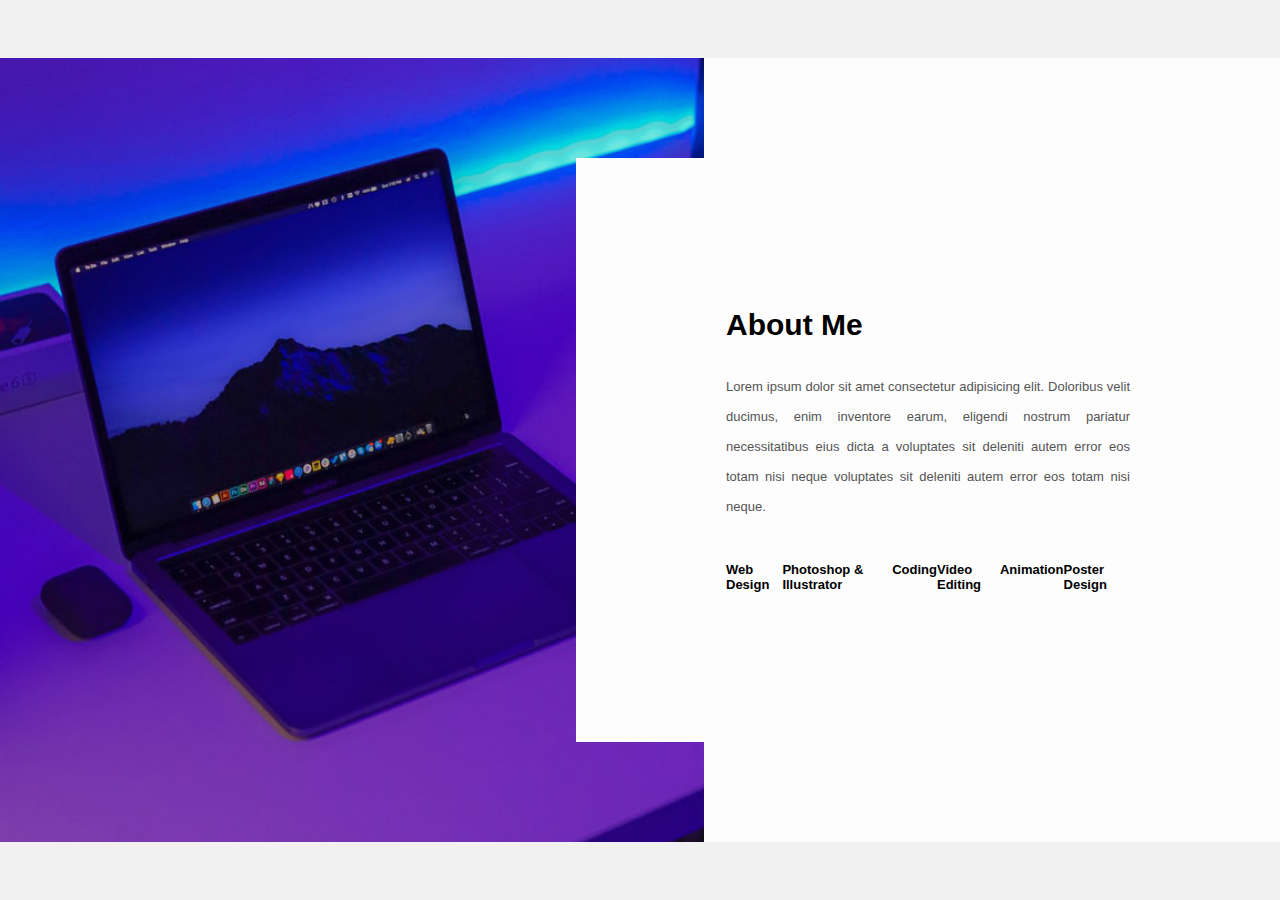
==== About/index.html @ 36f0d2c8 "update project" ====
<html lang="en">
<head>
    <meta charset="UTF-8">
    <meta name="viewport" content="width=device-width, initial-scale=1.0">
    <title>About Me</title>
    <link rel="stylesheet" href="style.css">
</head>
<body>
    <div class="about-section">
        <div class="inner-container">
            <h1>About Me</h1>
            <p class="text">
                Lorem ipsum dolor sit amet consectetur adipisicing elit. Doloribus velit ducimus, enim inventore earum, eligendi nostrum pariatur necessitatibus eius dicta a voluptates sit deleniti autem error eos totam nisi neque voluptates sit deleniti autem error eos totam nisi neque.
            </p>
            <div class="skills">
                <span>Web Design</span>
                <span>Photoshop & Illustrator</span>
                <span>Coding</span>
                <span>Video Editing</span>
                <span>Animation</span>
                <span>Poster Design</span>
            </div>
        </div>
    </div>
</body>
</html>
---- About/style.css ----
*{
    margin: 0;
    padding: 0;
    font-family: "Open Sans",sans-serif;
    box-sizing: border-box;
}

body{
    min-height: 100vh;
    display: flex;
    align-items: center;
    justify-content: center;
    background-color: #f1f1f1;
}

.about-section{
    background: url(pic.jpg) no-repeat left;
    background-size: 55%;
    background-color: #fdfdfd;
    overflow: hidden;
    padding: 100px 0;
}

.inner-container{
    width: 55%;
    float: right;
    background-color: #fdfdfd;
    padding: 150px;
}

.inner-container h1{
    margin-bottom: 30px;
    font-size: 30px;
    font-weight: 900;
}

.text{
    font-size: 13px;
    color: #545454;
    line-height: 30px;
    text-align: justify;
    margin-bottom: 40px;
}

.skills{
    display: flex;
    justify-content: space-between;
    font-weight: 700;
    font-size: 13px;
}

@media screen and (max-width:1200px){
    .inner-container{
        padding: 80px;
    }
}

@media screen and (max-width:1000px){
    .about-section{
        background-size: 100%;
        padding: 100px 40px;
    }
    .inner-container{
        width: 100%;
    }
}

@media screen and (max-width:600px){
    .about-section{
        padding: 0;
    }
    .inner-container{
        padding: 60px;
    }
}
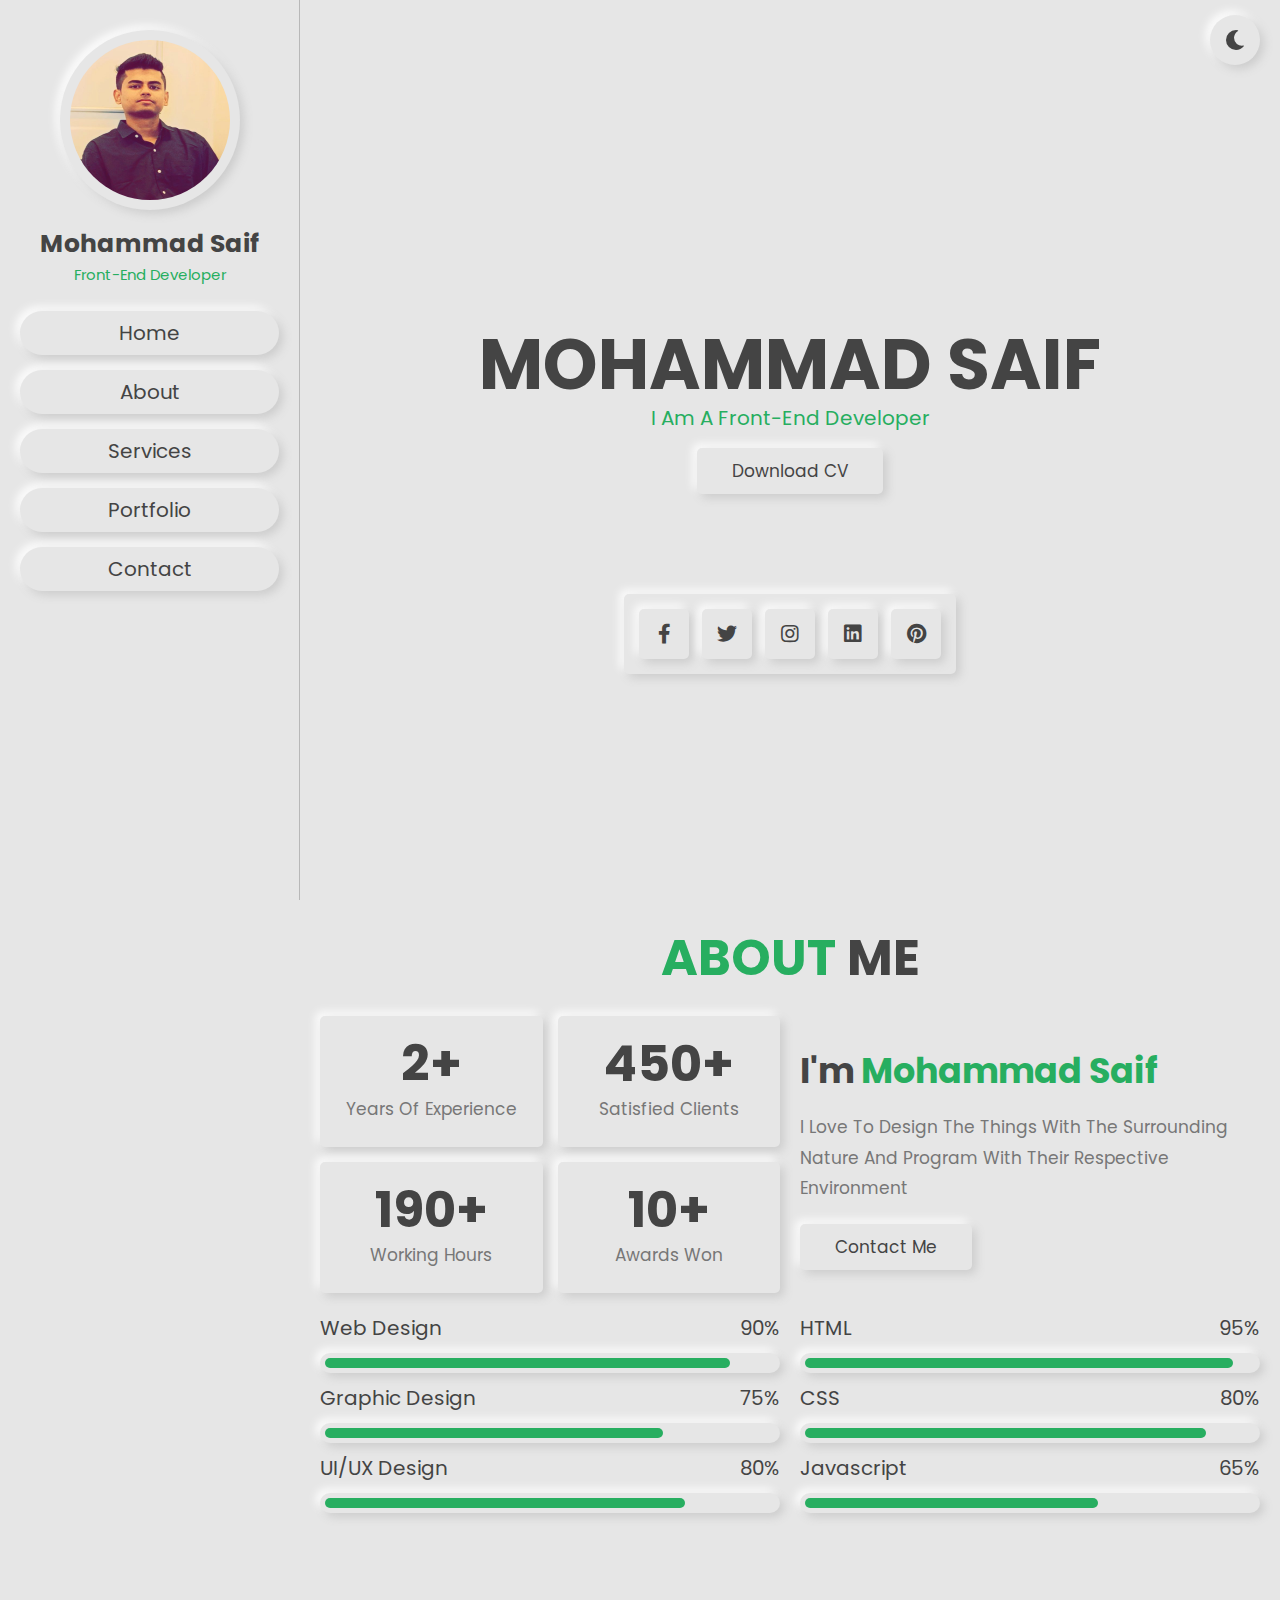
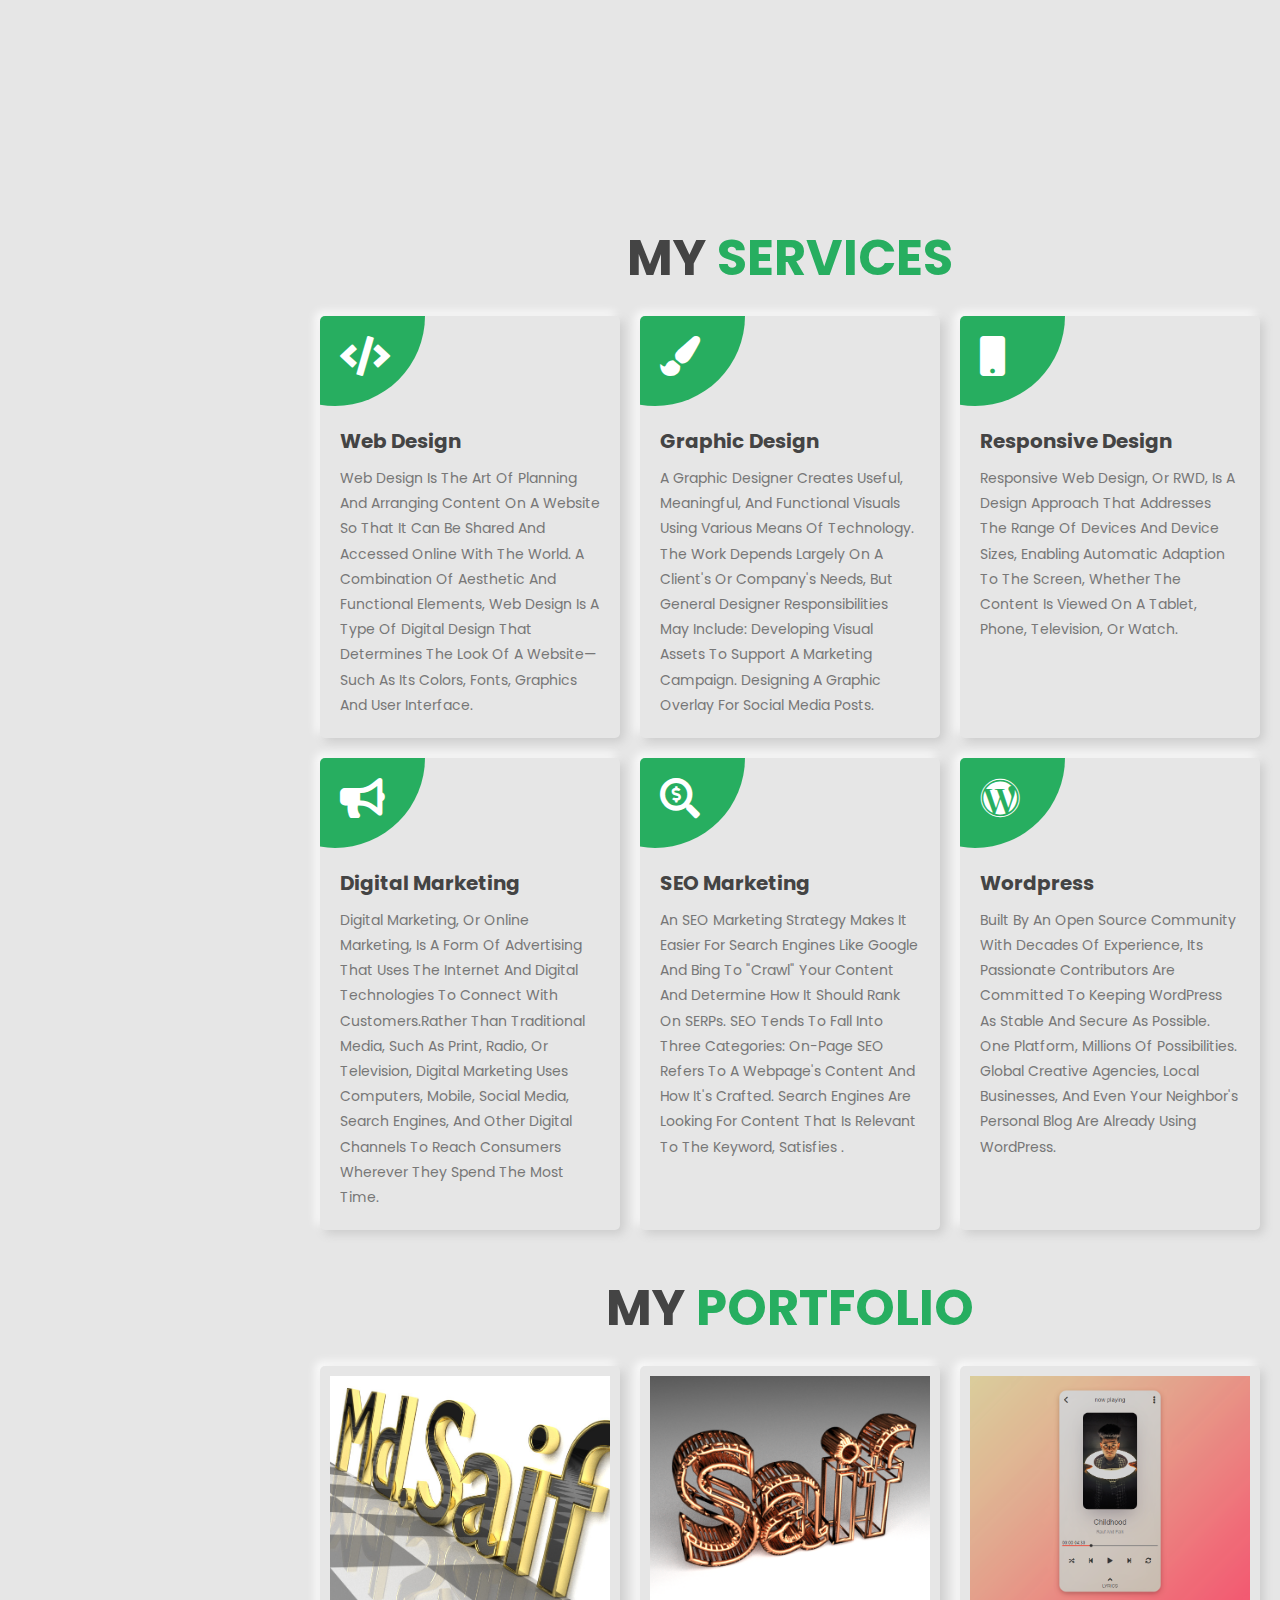
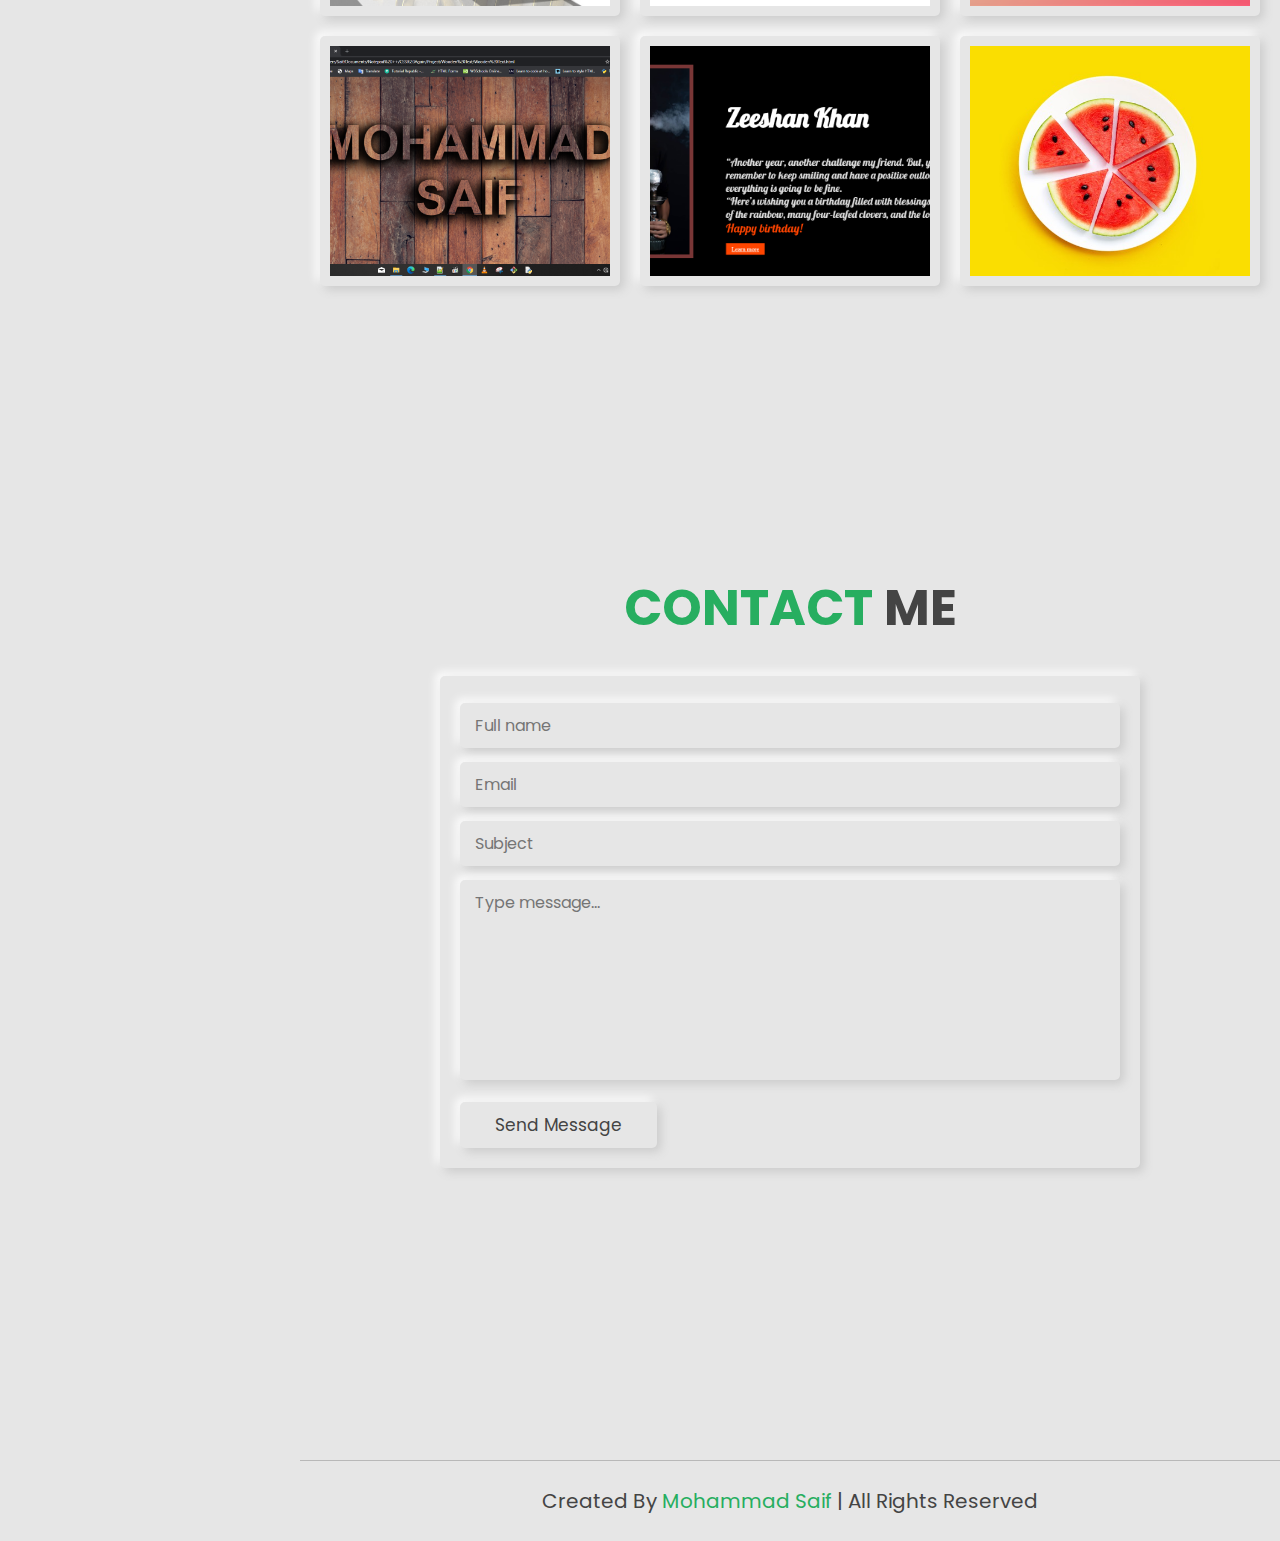
==== commit f390f942: "about update" ====
--- a/About/index.html
+++ b/About/index.html
@@ -1,26 +1,271 @@
+<!DOCTYPE html>
 <html lang="en">
 <head>
     <meta charset="UTF-8">
+    <meta http-equiv="X-UA-Compatible" content="IE=edge">
     <meta name="viewport" content="width=device-width, initial-scale=1.0">
-    <title>About Me</title>
-    <link rel="stylesheet" href="style.css">
+    <title>My Portfolio</title>
+
+    <!-- font awesome cdn link  -->
+    <link rel="stylesheet" href="https://cdnjs.cloudflare.com/ajax/libs/font-awesome/5.15.4/css/all.min.css">
+
+    <!-- custom css file link  -->
+    <link rel="stylesheet" href="css/style.css">
+
 </head>
 <body>
-    <div class="about-section">
-        <div class="inner-container">
-            <h1>About Me</h1>
-            <p class="text">
-                Lorem ipsum dolor sit amet consectetur adipisicing elit. Doloribus velit ducimus, enim inventore earum, eligendi nostrum pariatur necessitatibus eius dicta a voluptates sit deleniti autem error eos totam nisi neque voluptates sit deleniti autem error eos totam nisi neque.
-            </p>
-            <div class="skills">
-                <span>Web Design</span>
-                <span>Photoshop & Illustrator</span>
-                <span>Coding</span>
-                <span>Video Editing</span>
-                <span>Animation</span>
-                <span>Poster Design</span>
-            </div>
-        </div>
-    </div>
+    
+<!-- header section starts  -->
+
+<header class="header">
+
+    <div class="user">
+        <img src="image/user-img (3).jpg" alt="">
+        <h3>Mohammad Saif</h3>
+        <p>Front-End Developer</p>
+    </div>
+
+    <nav class="navbar">
+        <a href="#home">home</a>
+        <a href="#about">about</a>
+        <a href="#services">services</a>
+        <a href="#portfolio">portfolio</a>
+        <a href="#contact">contact</a>
+    </nav>
+
+</header>
+
+<!-- header section ends -->
+
+<div id="menu-btn" class="fas fa-bars"></div>
+
+<!-- theme toggler  -->
+
+<div id="theme-toggler" class="fas fa-moon"></div>
+
+<!-- home section starts  -->
+
+<section class="home" id="home">
+
+    <div class="content">
+        <h3>Mohammad Saif</h3>
+        <p>i am a front-end developer</p>
+        <a href="#" class="btn">download CV</a>
+    </div>
+
+    <div class="share">
+        <a href="#" class="fab fa-facebook-f"></a>
+        <a href="#" class="fab fa-twitter"></a>
+        <a href="#" class="fab fa-instagram"></a>
+        <a href="#" class="fab fa-linkedin"></a>
+        <a href="#" class="fab fa-pinterest"></a>
+    </div>
+
+</section>
+
+<!-- home section ends -->
+
+<!-- about section starts  -->
+
+<section class="about" id="about">
+
+    <h1 class="heading"> <span>about</span> me </h1>
+
+    <div class="row">
+
+        <div class="box-container">
+            <div class="box">
+                <h3>2+</h3>
+                <p>years of experience</p>
+            </div>
+            <div class="box">
+                <h3>450+</h3>
+                <p>satisfied clients</p>
+            </div>
+            <div class="box">
+                <h3>190+</h3>
+                <p>working hours</p>
+            </div>
+            <div class="box">
+                <h3>10+</h3>
+                <p>awards won</p>
+            </div>
+        </div>
+
+        <div class="content">
+            <h3>I'm <span>Mohammad Saif</span></h3>
+            <p>I Love to Design the Things with the surrounding nature and program with their respective environment</p>
+            <a href="#" class="btn">contact me</a>
+        </div>
+
+    </div>
+
+    <div class="row">
+
+        <div class="progress">
+            <h3> web design <span>90%</span> </h3>
+            <div class="bar bar-1-1"><span></span></div>
+            <h3> graphic design <span>75%</span> </h3>
+            <div class="bar bar-1-2"><span></span></div>
+            <h3> UI/UX design <span>80%</span> </h3>
+            <div class="bar bar-1-3"><span></span></div>
+        </div>
+
+        <div class="progress">
+            <h3> HTML <span>95%</span> </h3>
+            <div class="bar bar-2-1"><span></span></div>
+            <h3> CSS <span>80%</span> </h3>
+            <div class="bar bar-2-2"><span></span></div>
+            <h3> javascript <span>65%</span> </h3>
+            <div class="bar bar-2-3"><span></span></div>
+        </div>
+
+    </div>
+
+</section>
+
+<!-- about section ends -->
+
+<!-- services section starts  -->
+
+<section class="services" id="services">
+
+    <h1 class="heading"> my <span>services</span> </h1>
+
+    <div class="box-container">
+
+        <div class="box">
+            <i class="fas fa-code"></i>
+            <h3>web design</h3>
+            <p>Web design is the art of planning and arranging content on a website so that it can be shared and accessed online with the world. A combination of aesthetic and functional elements, web design is a type of digital design that determines the look of a website—such as its colors, fonts, graphics and user interface.</p>
+        </div>
+
+        <div class="box">
+            <i class="fas fa-paint-brush"></i>
+            <h3>graphic design</h3>
+            <p>A graphic designer creates useful, meaningful, and functional visuals using various means of technology. The work depends largely on a client's or company's needs, but general designer responsibilities may include: Developing visual assets to support a marketing campaign. Designing a graphic overlay for social media posts.</p>
+        </div>
+
+        <div class="box">
+            <i class="fas fa-mobile"></i>
+            <h3>responsive design</h3>
+            <p>Responsive web design, or RWD, is a design approach that addresses the range of devices and device sizes, enabling automatic adaption to the screen, whether the content is viewed on a tablet, phone, television, or watch.</p>
+        </div>
+
+        <div class="box">
+            <i class="fas fa-bullhorn"></i>
+            <h3>digital marketing</h3>
+            <p>Digital marketing, or online marketing, is a form of advertising that uses the internet and digital technologies to connect with customers.Rather than traditional media, such as print, radio, or television, digital marketing uses computers, mobile, social media, search engines, and other digital channels to reach consumers wherever they spend the most time.</p>
+        </div>
+
+        <div class="box">
+            <i class="fas fa-search-dollar"></i>
+            <h3>SEO marketing</h3>
+            <p>An SEO marketing strategy makes it easier for search engines like Google and Bing to "crawl" your content and determine how it should rank on SERPs. SEO tends to fall into three categories: On-page SEO refers to a webpage's content and how it's crafted. Search engines are looking for content that is relevant to the keyword, satisfies .</p>
+        </div>
+
+        <div class="box">
+            <i class="fab fa-wordpress"></i>
+            <h3>wordpress</h3>
+            <p>Built by an open source community with decades of experience, its passionate contributors are committed to keeping WordPress as stable and secure as possible. One platform, millions of possibilities. Global creative agencies, local businesses, and even your neighbor's personal blog are already using WordPress.</p>
+        </div>
+
+    </div>
+
+</section>
+
+<!-- services section ends -->
+
+<!-- portfolio section starts  -->
+
+<section class="portfolio" id="portfolio">
+
+    <h1 class="heading"> my <span>portfolio</span> </h1>
+
+    <div class="box-container">
+
+        <div class="box">
+            <img src="image/img-1 (2).jpg" alt="">
+            <div class="content">
+                <h3>project 01</h3>
+            </div>
+        </div>
+
+        <div class="box">
+            <img src="image/img-2.png" alt="">
+            <div class="content">
+                <h3>project 02</h3>
+            </div>
+        </div>
+
+        <div class="box">
+            <img src="image/img-3.png" alt="">
+            <div class="content">
+                <h3>project 03</h3>
+            </div>
+        </div>
+
+        <div class="box">
+            <img src="image/img-4.png" alt="">
+            <div class="content">
+                <h3>project 04</h3>
+            </div>
+        </div>
+
+        <div class="box">
+            <img src="image/img-5.png" alt="">
+            <div class="content">
+                <h3>project 05</h3>
+            </div>
+        </div>
+
+        <div class="box">
+            <img src="image/img-6.jpg" alt="">
+            <div class="content">
+                <h3>project 06</h3>
+            </div>
+        </div>
+
+    </div>
+
+</section>
+
+<!-- portfolio section ends -->
+
+<!-- contact section starts -->
+
+<section class="contact" id="contact">
+
+    <h1 class="heading"> <span>contact</span> me </h1>
+
+    <form action="">
+        <input type="text" placeholder="Full name" class="box">
+        <input type="email" placeholder="Email" class="box">
+        <input type="text" placeholder="Subject" class="box">
+        <textarea name="" class="box" placeholder="Type message..." id="" cols="30" rows="10"></textarea>
+        <input type="submit" value="send message" class="btn">
+    </form>
+
+</section>
+
+<!-- contact section ends -->
+
+<div class="credits"> created by <span>Mohammad Saif</span> | all rights reserved </div>
+
+
+
+
+
+
+
+
+
+
+
+
+
+<!-- custom js file link  -->
+<script src="js/script.js"></script>
+
 </body>
 </html>--- a/About/css/style.css
+++ b/About/css/style.css
@@ -0,0 +1,529 @@
+@import url('https://fonts.googleapis.com/css2?family=Poppins:wght@100;200;300;400;500;600;700&display=swap');
+
+:root{
+    --green:#27ae60;
+    --black:#444;
+    --light-color:#777;
+    --bg-color:#e6e6e6;
+    --border:.1rem solid rgba(0,0,0,.2);
+    --box-shadow:.4rem .4rem 1rem #ccc,
+                -.4rem -.4rem 1rem #fff;
+    --box-shadow-inset:.4rem .4rem 1rem #ccc inset,
+                      -.4rem -.4rem 1rem #fff inset;
+}
+
+*{
+    font-family: 'Poppins', sans-serif;
+    margin:0; padding:0;
+    box-sizing: border-box;
+    outline: none; border:none;
+    text-decoration: none;
+    text-transform: capitalize;
+    transition: .2s linear;
+}
+
+html{
+    font-size: 62.5%;
+    overflow-x: hidden;
+    scroll-behavior: smooth;
+}
+
+body{
+    background: var(--bg-color);
+    padding-left: 30rem;
+}
+
+body.active{
+    --black:#fff;
+    --light-color:#ddd;
+    --bg-color:#222;
+    --border:.1rem solid rgba(0,0,0,.4);
+    --box-shadow:.4rem .4rem 1rem #111,
+                -.4rem -.4rem 1rem #333;
+    --box-shadow-inset:.4rem .4rem 1rem #111 inset,
+                      -.4rem -.4rem 1rem #333 inset;
+}
+
+section{
+    min-height: 100vh;
+    padding:2rem;
+}
+
+.btn{
+    margin-top: 1rem;
+    display: inline-block;
+    padding:1rem 3.5rem;
+    border-radius: .5rem;
+    font-size: 1.7rem;
+    cursor: pointer;
+    background: none;
+    color:var(--black);
+    box-shadow: var(--box-shadow);
+}
+
+.btn:hover{
+    box-shadow: var(--box-shadow-inset);
+    color:var(--green);
+}
+
+.heading{
+    text-align: center;
+    font-size: 5rem;
+    color:var(--black);
+    text-transform: uppercase;
+    padding-bottom: 2rem;
+}
+
+.heading span{
+    color:var(--green);
+    text-transform: uppercase;
+}
+
+.header{
+    position: fixed;
+    top:0; left: 0;
+    z-index: 999;
+    background: var(--bg-color);
+    width: 30rem;
+    border-right: var(--border);
+    height: 100%;
+    padding:2rem;
+    text-align: center;
+}
+
+.header .user img{
+    margin:1rem 0;
+    border:1rem solid transparent;
+    border-radius: 50%;
+    height: 18rem;
+    width: 18rem;
+    box-shadow: var(--box-shadow);
+}
+
+.header .user h3{
+    color:var(--black);
+    font-size: 2.5rem;
+}
+
+.header .user p{
+    color:var(--green);
+    font-size: 1.5rem;
+}
+
+.header .navbar{
+    padding-top: 1rem;
+}
+
+.header .navbar a{
+    display: block;
+    margin:1.5rem 0;
+    padding:.7rem;
+    border-radius: 5rem;
+    font-size: 2rem;
+    box-shadow: var(--box-shadow);
+    color:var(--black);
+}
+
+.header .navbar a:hover{
+    box-shadow: var(--box-shadow-inset);
+    color: var(--green);
+}
+
+#menu-btn{
+    position: fixed;
+    top:1.5rem; left: 2rem;
+    z-index: 1000;
+    height: 5rem;
+    width: 5rem;
+    line-height: 5rem;
+    border-radius: 50%;
+    font-size: 2rem;
+    cursor: pointer;
+    box-shadow: var(--box-shadow);
+    text-align: center;
+    color:var(--black);
+    background: var(--bg-color);
+    display: none;
+}
+
+#menu-btn:hover{
+    color:var(--green);
+    box-shadow: var(--box-shadow-inset);
+}
+
+#theme-toggler{
+    position: fixed;
+    top:1.5rem; right: 2rem;
+    z-index: 1000;
+    height: 5rem;
+    width: 5rem;
+    line-height: 5rem;
+    border-radius: 50%;
+    font-size: 2rem;
+    cursor: pointer;
+    box-shadow: var(--box-shadow);
+    text-align: center;
+    color:var(--black);
+    background: var(--bg-color);
+}
+
+#theme-toggler:hover{
+    color:var(--green);
+    box-shadow: var(--box-shadow-inset);
+}
+
+.home{
+    display: flex;
+    flex-flow: column;
+    align-items: center;
+    justify-content: center;
+    text-align: center;
+}
+
+.home .content h3{
+    font-size: 7rem;
+    color:var(--black);
+    line-height: 1.1;
+    text-transform: uppercase;
+}
+
+.home .content p{
+    font-size: 2rem;
+    color:var(--green);
+    padding-bottom: .5rem;
+}
+
+.home .share{
+    position: relative;
+    top: 10rem;
+    border-radius: .5rem;
+    box-shadow: var(--box-shadow);
+    padding:1rem;
+}
+
+.home .share a{
+    height: 5rem;
+    width: 5rem;
+    line-height: 5rem;
+    box-shadow: var(--box-shadow);
+    margin:.5rem;
+    font-size: 2rem;
+    color:var(--black);
+    border-radius: .5rem;
+}
+
+.home .share a:hover{
+    box-shadow: var(--box-shadow-inset);
+    color:var(--green);
+}
+
+.about .row{
+    display: flex;
+    align-items: center;
+    flex-wrap: wrap-reverse;
+    gap:2rem;
+}
+
+.about .row .box-container{
+    flex:1 1 40rem;
+    display: flex;
+    gap:1.5rem;
+    flex-wrap: wrap;
+}
+
+.about .row .box-container .box{
+    flex:1 1 18rem;
+    text-align: center;
+    padding:2rem;
+    border-radius: .5rem;
+    box-shadow: var(--box-shadow);
+}
+
+.about .row .box-container .box h3{
+    font-size: 5rem;
+    color:var(--black);
+    line-height: 1.1;
+}
+
+.about .row .box-container .box p{
+    font-size: 1.7rem;
+    color:var(--light-color);
+    padding:.5rem 0;
+}
+
+.about .row .content{
+    flex:1 1 40rem;
+}
+
+.about .row .content h3{
+    font-size: 3.5rem;
+    color:var(--black);
+    line-height: 1.8;
+}
+
+.about .row .content h3 span{
+    color:var(--green);
+}
+
+.about .row .content p{
+    font-size: 1.7rem;
+    color:var(--light-color);
+    line-height: 1.8;
+    padding:1rem 0;
+}
+
+.about .row:nth-child(3){
+    padding-top: 2rem;
+}
+
+.about .row .progress{
+    flex:1 1 40rem;
+}
+
+.about .row .progress h3{
+    color:var(--black);
+    font-weight: normal;
+    font-size: 2rem;
+    display: flex;
+    align-items: center;
+    justify-content: space-between;
+}
+
+.about .row .progress .bar{
+    box-shadow: var(--box-shadow);
+    border-radius: 5rem;
+    height:2rem;
+    padding:.5rem;
+    margin:1rem 0;
+}
+
+.about .row .progress .bar span{
+    display: block;
+    height: 100%;
+    background: var(--green);
+    border-radius: 5rem;
+}
+
+.about .row .progress .bar-1-1 span{
+    width: 90%;
+}
+
+.about .row .progress .bar-1-2 span{
+    width: 75%;
+}
+
+.about .row .progress .bar-1-3 span{
+    width: 80%;
+}
+
+.about .row .progress .bar-2-1 span{
+    width: 95%;
+}
+
+.about .row .progress .bar-2-2 span{
+    width: 89%;
+}
+
+.about .row .progress .bar-2-3 span{
+    width: 65%;
+}
+
+.services .box-container{
+    display: grid;
+    grid-template-columns: repeat(auto-fit, minmax(27rem, 1fr));
+    gap:2rem;
+}
+
+.services .box-container .box{
+    padding:2rem;
+    border-radius: .5rem;
+    box-shadow: var(--box-shadow);
+    position: relative;
+    z-index: 0;
+    overflow:hidden;
+}
+
+.services .box-container .box i{
+    font-size:4rem;
+    padding-bottom: 5rem;
+    color:#fff;
+}
+
+.services .box-container .box h3{
+    font-size:2rem;
+    padding-bottom: 1rem;
+    color:var(--black);
+}
+
+.services .box-container .box p{
+    font-size:1.4rem;
+    line-height: 1.8;
+    color:var(--light-color);
+}
+
+.services .box-container .box::before{
+    content: '';
+    position: absolute;
+    top:0; left: 0;
+    height: 100%;
+    width: 100%;
+    background: var(--green);
+    z-index: -1;
+    clip-path: circle(9rem at 5% 0%);
+    transition: .3s linear;
+}
+
+.services .box-container .box:hover::before{    
+    clip-path: circle(100%);
+}
+
+.services .box-container .box:hover > *{
+    color:#fff;
+}
+
+.portfolio .box-container{
+    display: grid;
+    grid-template-columns: repeat(auto-fit, minmax(27rem, 1fr));
+    gap:2rem;
+}
+
+.portfolio .box-container .box{
+    height: 25rem;
+    border-radius: .5rem;
+    overflow:hidden;
+    box-shadow: var(--box-shadow);
+    position: relative;
+    border:1rem solid transparent;
+}
+
+.portfolio .box-container .box img{
+    height: 100%;
+    width: 100%;
+    object-fit: cover;
+}
+
+.portfolio .box-container .box .content{
+    position: absolute;
+    top:0; left: 0;
+    height: 100%;
+    width: 100%;
+    background: var(--bg-color);
+    display: grid;
+    place-items: center;
+    transform: scale(0);
+}
+
+.portfolio .box-container .box:hover .content{
+    transform: scale(1);
+}
+
+.portfolio .box-container .box .content h3{
+    font-size: 2.5rem;
+    color:var(--black);
+    text-transform: uppercase;
+    transform: translateY(-5rem);
+    opacity: 0;
+    transition-delay: .3s;
+}
+
+.portfolio .box-container .box:hover .content h3{
+    transform: translateY(0rem);
+    opacity: 1;
+}
+
+.contact form{
+    margin:1rem auto;
+    max-width: 70rem;
+    border-radius: .5rem;
+    box-shadow: var(--box-shadow);
+    padding:2rem;
+}
+
+.contact form .box{
+    padding:1rem 1.5rem;
+    width:100%;
+    background: none;
+    color:var(--black);
+    font-size: 1.6rem;
+    text-transform: none;
+    margin:.7rem 0;
+    box-shadow: var(--box-shadow);
+    border-radius: .5rem;
+}
+
+.contact form textarea{
+    height: 20rem;
+    resize: none;
+}
+
+.contact form .box:focus{
+    box-shadow: var(--box-shadow-inset);
+}
+
+.credits{
+    font-size: 2rem;
+    text-align: center;
+    padding:2.5rem 1rem;
+    margin-top: 1rem;
+    border-top: var(--border);
+    color:var(--black);
+}
+
+.credits span{
+    color: var(--green);
+}
+
+
+
+
+
+
+
+
+
+
+
+
+
+
+
+
+/* media queries  */
+
+@media (max-width:991px){
+
+    html{
+        font-size: 55%;
+    }
+
+    body{
+        padding-left: 0;
+    }
+
+    .header{
+        left:-110%;
+    }
+
+    .header.active{
+        left:0%;
+        transition: .4s linear;
+    }
+
+    #menu-btn{
+        display: initial;
+    }
+
+}
+
+@media (max-width:450px){
+
+    html{
+        font-size: 50%;
+    }
+
+    .header{
+        width:100%;
+        border-right: 0;
+    }
+
+}